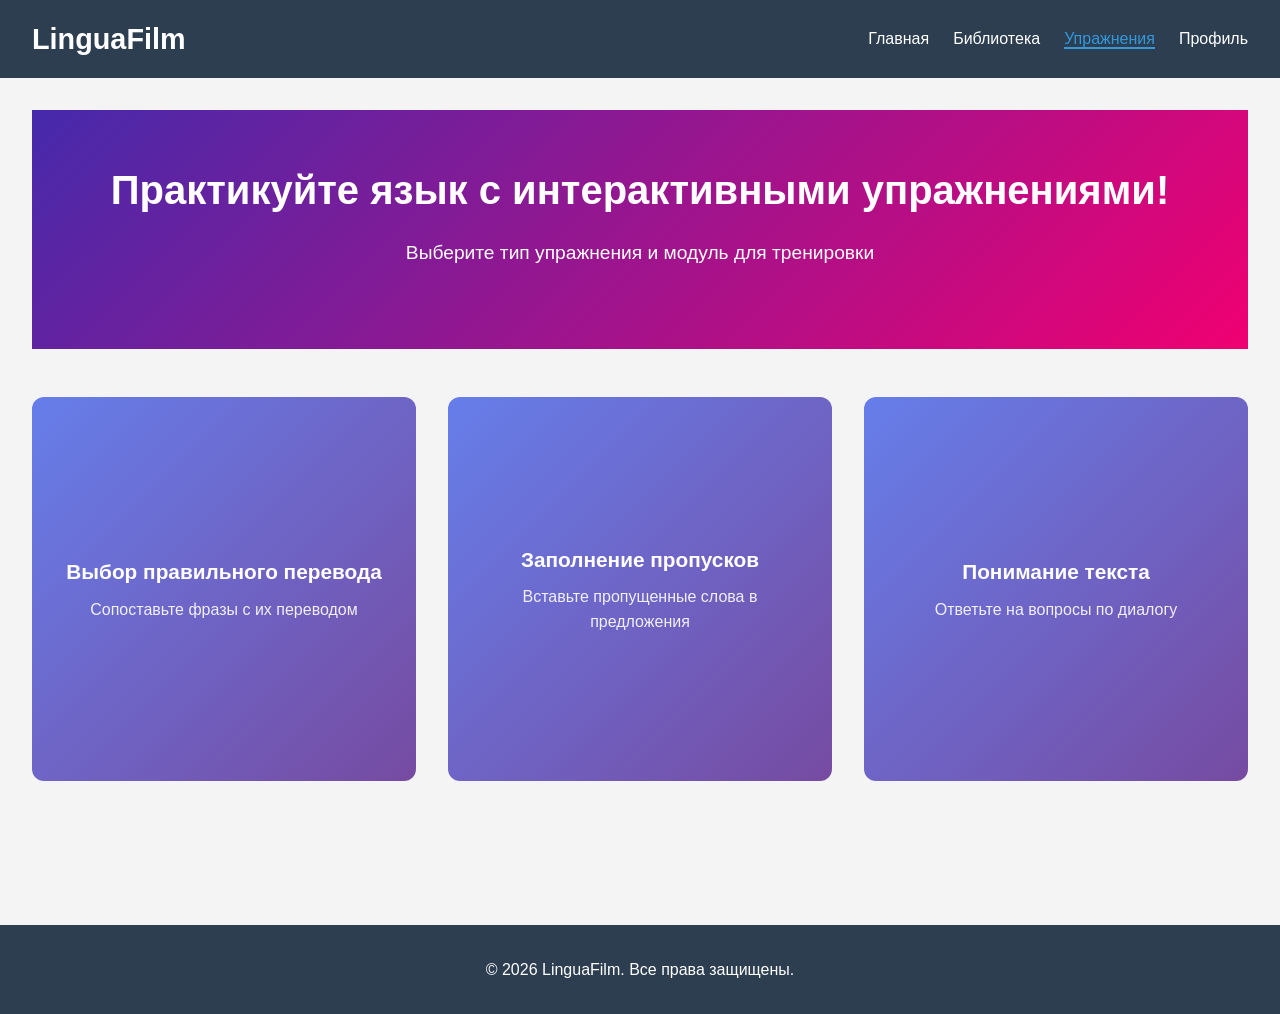
==== exercises.html @ 3a845fcd "Add files via upload" ====
<!DOCTYPE html>
<html lang="ru">
<head>
    <meta charset="UTF-8">
    <meta name="viewport" content="width=device-width, initial-scale=1.0">
    <title>LinguaFilm — Упражнения</title>
    <link rel="apple-touch-icon" sizes="180x180" href="favicon_io/apple-touch-icon.png">
    <link rel="icon" type="image/png" sizes="32x32" href="favicon_io/favicon-32x32.png">
    <link rel="icon" type="image/png" sizes="16x16" href="favicon_io/favicon-16x16.png">
    <link rel="manifest" href="favicon_io/site.webmanifest">
    <link rel="stylesheet" href="styles.css">
</head>
<body>
    <header class="header">
        <a href="index.html" class="logo">LinguaFilm</a>
        <nav class="nav">
            <ul>
                <li><a href="index.html">Главная</a></li>
                <li><a href="library.html">Библиотека</a></li>
                <li><a href="exercises.html" class="active">Упражнения</a></li>
                <li><a href="profile.html">Профиль</a></li>
            </ul>
        </nav>
    </header>

    <main class="main">
        <section id="home" class="hero">
            <h1>Практикуйте язык с интерактивными упражнениями!</h1>
            <p>Выберите тип упражнения и модуль для тренировки</p>
        </section>

        <section class="exercises-grid">
            <div class="exercise-tile" data-type="translation">
                <div class="tile-content">
                    <h3>Выбор правильного перевода</h3>
                    <p>Сопоставьте фразы с их переводом</p>
                </div>
            </div>

            <div class="exercise-tile" data-type="fill">
                <div class="tile-content">
            <h3>Заполнение пропусков</h3>
            <p>Вставьте пропущенные слова в предложения</p>
                </div>
            </div>

            <div class="exercise-tile" data-type="comprehension">
                <div class="tile-content">
            <h3>Понимание текста</h3>
            <p>Ответьте на вопросы по диалогу</p>
                </div>
            </div>
        </section>
    </main>

    <!-- Модальное окно упражнений -->
<div id="exerciseModal" class="modal hidden">
    <div class="modal-content">
        <!-- Кнопка закрытия (крестик) -->
        <span class="close" id="closeExercise">&times;</span>
        
        <!-- НОВАЯ КНОПКА: Возврат к выбору модулей -->
        <button id="backToModules" class="hidden" title="Выбрать другой модуль">← Назад к модулям</button>

        <h2 id="exerciseTitle"></h2>

        <!-- Блок выбора модуля -->
        <div id="moduleSelection" class="module-selection">
            <h3>Выберите модуль:</h3>
            <div id="moduleButtons" class="module-buttons"></div>
        </div>

        <!-- Контент упражнений -->
        <div id="exerciseContent" class="exercise-content hidden">
            <div id="currentExercise"></div>
            <button id="nextExercise" class="btn btn-primary hidden">Следующее упражнение</button>
            <button id="finishExercise" class="btn btn-success hidden">Завершить</button>
        </div>
    </div>
</div>


    <footer class="footer">
        <p>&copy; 2026 LinguaFilm. Все права защищены.</p>
    </footer>

    <script src="script_exercises.js"></script>
</body>
</html>
---- styles.css ----
/* Базовые стили */
* {
    margin: 0;
    padding: 0;
    box-sizing: border-box;
}

body {
    min-height: 100vh;
    display: grid;
    grid-template-rows: auto 1fr auto;
    font-family: 'Segoe UI', Tahoma, Geneva, Verdana, sans-serif;
    line-height: 1.6;
    color: #333;
    background-color: #f4f4f4;
}

/* Шапка */
.header {
    background-color: #2c3e50;
    color: white;
    display: flex;
    justify-content: space-between;
    align-items: center;
    padding: 1rem 2rem;
}

.logo {
    font-size: 1.8rem;
    font-weight: bold;
    text-decoration: none;
    color: inherit;
    display: inline-block;
}

.nav ul {
    list-style: none;
    display: flex;
    gap: 1.5rem;
}

.nav a {
    color: white;
    text-decoration: none;
    font-weight: 500;
}

.nav a.active {
    color: #3498db;
    border-bottom: 2px solid #3498db;
}

/* Основной контент */
.main {
    padding: 2rem;
}
.modules-grid{
    max-width: 1200px;
    margin-left: auto;
    margin-right: auto;
}

/* Герой‑секция */
.hero {
    text-align: center;
    padding: 3rem 0;
    background: linear-gradient(135deg, #452aab 0%, #f00071 100%);
    color: white;
    margin-bottom: 3rem;
}

.hero h1 {
    font-size: 2.5rem;
    margin-bottom: 1rem;
}

.hero p {
    font-size: 1.2rem;
    margin-bottom: 2rem;
}
/* Герой‑секция library */
.hero_library {
    display: flex;                    
    flex-direction: column;           
    justify-content: center;         
    align-items: center;             
    padding: 0;                       
    background: linear-gradient(135deg, #452aab 0%, #f00071 100%);
    color: white;
    margin-bottom: 3rem;
    border-radius: 15px;
}

.hero_library h1 {
    font-size: 2.5rem;
    margin-bottom: 1rem;
}

.hero_library p {
    font-size: 1.2rem;
    margin-top: 2rem;
    margin-bottom: 2rem;
    text-align: center;    
}


#startButton {
    padding: 0.8rem 2rem;
    background-color: #e74c3c;
    color: white;
    border: none;
    border-radius: 5px;
    cursor: pointer;
    font-size: 1rem;
}

/* Сетка модулей "змейкой" */
.modules-grid {
    display: grid;
    grid-template-columns: repeat(2, 1fr);
    gap: 2rem;
    margin-bottom: 4rem;
}

/* Стили для квадратиков модулей */
.module-tile {
    aspect-ratio: 2 / 1;
    background: linear-gradient(135deg, #667eea 0%, #764ba1 100%);
    border-radius: 12px;
    cursor: pointer;
    transition: transform 0.3s, box-shadow 0.3s;
    display: flex;
    align-items: center;
    justify-content: center;
    overflow: hidden;
    position: relative;
}

.module-tile:hover {
    transform: translateY(-5px);
    box-shadow: 0 10px 25px rgba(0, 0, 0, 0.1);
}

.tile-content {
    text-align: center;
    color: white;
    padding: 2rem;
    z-index: 1;
}

.tile-content h3 {
    font-size: 1.3rem;
    margin-bottom: 0.5rem;
}

.tile-content p {
    font-size: 1rem;
    opacity: 0.9;
}

/* Библиотека клипов */
.library {
    margin-top: 3rem;
}

.filter {
    display: flex;
    gap: 1rem;
    margin-bottom: 2rem;
    flex-wrap: wrap;
}

.filter label {
    font-weight: 600;
}

.clips {
    display: grid;
    grid-template-columns: repeat(auto-fit, minmax(280px, 1fr));
    gap: 1.5rem;
}

.clip-card {
    background-color: white;
    border-radius: 8px;
    overflow: hidden;
    box-shadow: 0 4px 6px rgba(0, 0, 0, 0.1);
    cursor: pointer;
}

.clip-card img {
    width: 100%;
    height: 160px;
    object-fit: cover;
}

.clip-card .info {
    padding: 1rem;
}

.clip-card h4 {
    margin-bottom: 0.5rem;
    font-size: 1.1rem;
}

.clip-card p {
    color: #777;
    font-size: 0.9rem;
}

/* Модальное окно и плеер */
.modal, .player {
    position: fixed;
    top: 0;
    left: 0;
    width: 100%;
    height: 100%;
    background-color: rgba(0, 0, 0, 0.8);
    z-index: 1000;
    align-items: center;
    justify-content: center;
}

.hidden {
    display: none;
}

.modal.active, .player.active {
    display: flex;
}

.modal-content, .player {
    position: fixed;
    top: 50%;
    left: 50%;
    transform: translate(-50%, -50%);
    background-color: white;
    width: 90%;
    max-width: 800px;
    border-radius: 12px;
    box-shadow: 0 10px 30px rgba(0, 0, 0, 0.3);
    padding: 2rem;
    z-index: 1000;
    max-height: 90vh;
    overflow-y: auto;
}

/* Блокировка прокрутки основного сайта */
body.modal-open {
    overflow: hidden; /* Блокируем прокрутку body */
    height: 100vh; /* Фиксируем высоту body */
}

.player {
    transform: translate(-50%, -50%);
    top: 50%;
    left: 50%;
    box-shadow: 0 10px 30px rgba(0, 0, 0, 0.3);
    padding: 2rem;
}

/* Кнопка закрытия */
.close, #closePlayer {
    position: absolute;
    right: 1rem;
    top: 1rem;
    font-size: 2rem;
    cursor: pointer;
    color: #999;
    z-index: 2;
}

.close:hover, #closePlayer:hover {
    color: #333;
}

#closePlayer {
    margin-top: 1.5rem;
    padding: 0.7rem 1.5rem;
    background-color: #bdc3c7;
    border: none;
    border-radius: 5px;
    cursor: pointer;
    position: static;
    transform: none;
    top: auto;
    right: auto;
}

/* Заголовок урока в модальном окне */
#lessonTitle {
    margin-bottom: 1.5rem;
    color: #2c3e50;
    text-align: center;
}

/* Видео в модальном окне и плеере */
#clipVideo {
    width: 100%;
    border-radius: 8px;
    margin-bottom: 1.5rem;
}

.video-container {
    margin-bottom: 2rem;
}

/* Стили для списка фраз */
.phrases-list, .transcript {
    margin-top: 1.5rem;
}

.phrases-list h4, .transcript h3 {
    margin-bottom: 1rem;
    color: #2c3e50;
    text-align: center;
}

#transcriptList {
    list-style-type: none;
}

#transcriptList li {
    padding: 0.75rem 1rem;
    margin-bottom: 0.5rem;
    background: #f8f9fa;
    border-left: 4px solid #667eea;
    border-radius: 4px;
}

#transcriptList .original, #transcriptList .translation {
    display: block;
}

.original {
    font-weight: 600;
    color: #333;
}

.translation {
    color: #666;
    font-style: italic;
}

/* Стили для страницы профиля */
.profile-wrapper {
    max-width: 600px;
    margin: 2rem auto;
    text-align: center;
    padding: 2rem;
}

.profile h1 {
    color: #2c3e50;
    font-size: 2.5rem;
    margin-bottom: 1.5rem;
    text-align: center;
}

.profile-content {
    background: white;
    border-radius: 12px;
    box-shadow: 0 4px 20px rgba(0, 0, 0, 0.1);
    padding: 2rem;
    margin: 0 auto;
}

.user-info h2 {
    color: #333;
    font-size: 1.8rem;
    margin-bottom: 1rem;
}

.user-info p {
    color: #666;
    font-size: 1.1rem;
    line-height: 1.6;
    margin-bottom: 2rem;
}

/* Стили для уведомления о регистрации */
.registration-notice {
    background: #fff8e1;
    border-left: 4px solid #ffc107;
    padding: 1.5rem;
    border-radius: 8px;
    margin: 2rem 0;
}

.registration-notice h3 {
    color: #f39c12;
    margin-bottom: 0.5rem;
}

.registration-notice p {
    color: #555;
    line-height: 1.5;
}

/* Стили для статистики */
.progress-stats h3 {
    color: #2c3e50;
    text-align: center;
    margin-bottom: 1.5rem;
    font-size: 1.5rem;
}

.stats-grid {
    display: grid;
    grid-template-columns: 1fr;
    gap: 1rem;
}

.stat-item {
    display: flex;
    justify-content: space-between;
    align-items: center;
    padding: 0.8rem 1rem;
    background: #f8f9fa;
    border-radius: 8px;
    border: 1px solid #e9ecef;
}

.stat-label {
    font-weight: 500;
    color: #495057;
}

.stat-value {
    font-weight: bold;
    color: #2c3e50;
    font-size: 1.2rem;
}


/* доп стили для упр*/
/* Стили для упражнений */
.exercises-grid {
    display: grid;
    grid-template-columns: repeat(auto-fit, minmax(300px, 1fr));
    gap: 2rem;
    margin-bottom: 4rem;
}

.exercise-tile {
    aspect-ratio: 1 / 1;
    background: linear-gradient(135deg, #667eea 0%, #764ba1 100%);
    border-radius: 12px;
    cursor: pointer;
    transition: transform 0.3s, box-shadow 0.3s;
    display: flex;
    align-items: center;
    justify-content: center;
    overflow: hidden;
    position: relative;
}

.exercise-tile:hover {
    transform: translateY(-5px);
    box-shadow: 0 10px 25px rgba(0, 0, 0, 0.1);
}

.module-buttons {
    display: flex;
    flex-wrap: wrap;
    gap: 1rem;
    margin-top: 1rem;
}

.btn-module {
    padding: 0.8rem 1.5rem;
    background-color: #3498db;
    color: white;
    border: none;
    border-radius: 5px;
    cursor: pointer;
    font-size: 1rem;
    transition: background-color 0.3s;
}

.btn-module:hover {
    background-color: #2980b9;
}

.options {
    margin: 1rem 0;
}

/* Кнопка "Назад" в модальном окне */
#backToModules {
    position: absolute;
    left: 1rem;
    top: 1rem;
    background: transparent;
    border: none;
    color: #999;
    font-size: 1.5rem;
    cursor: pointer;
    padding: 0.2rem 0.5rem;
    z-index: 10;
    transition: color 0.2s;
}

#backToModules:hover {
    color: #333;
}

/* Скрываем кнопку закрытия (крестик) при активном выборе упражнения, 
   чтобы не было двух кнопок выхода */
#closeExercise.hidden-close {
    display: none;
}






/* Футер */
.footer {
    margin-top: 3rem;
    grid-row: 3;
    text-align: center;
    padding: 2rem;
    background-color: #2c3e50;
    color: white;
}

/* Адаптивность для планшетов */
@media (max-width: 768px) {
    .modules-grid {
        grid-template-columns: 1fr;
        gap: 1.5rem;
    }

    .modal-content, .player {
        width: 95%;
        padding: 1.5rem;
    }

    .hero h1 {
        font-size: 2rem;
    }

    .header, .filter {
        flex-direction: column;
        align-items: center;
        text-align: center;
    }

    .nav ul {
        margin-top: 1rem;
        gap: 1rem;
    }

    .profile-wrapper {
        padding: 1rem;
        margin: 1rem auto;
    }

    .profile h1 {
        font-size: 2rem;
    }

    .profile-content {
        padding: 1.5rem;
    }

    .tile-content h3 {
        font-size: 1.1rem;
    }

    .tile-content p {
        font-size: 0.9rem;
    }

    #lessonTitle {
        font-size: 1.4rem;
    }
}

/* Адаптивность для мобильных устройств */
@media (max-width: 480px) {
    .header {
        padding: 0.75rem 3%;
        flex-direction: column;
        gap: 0.5rem;
    }

    .nav ul {
        gap: 1rem;
    }

    .tile-content h3 {
        font-size: 1.1rem;
    }

    .tile-content p {
        font-size: 0.9rem;
    }

    #lessonTitle {
        font-size: 1.4rem;
    }
}
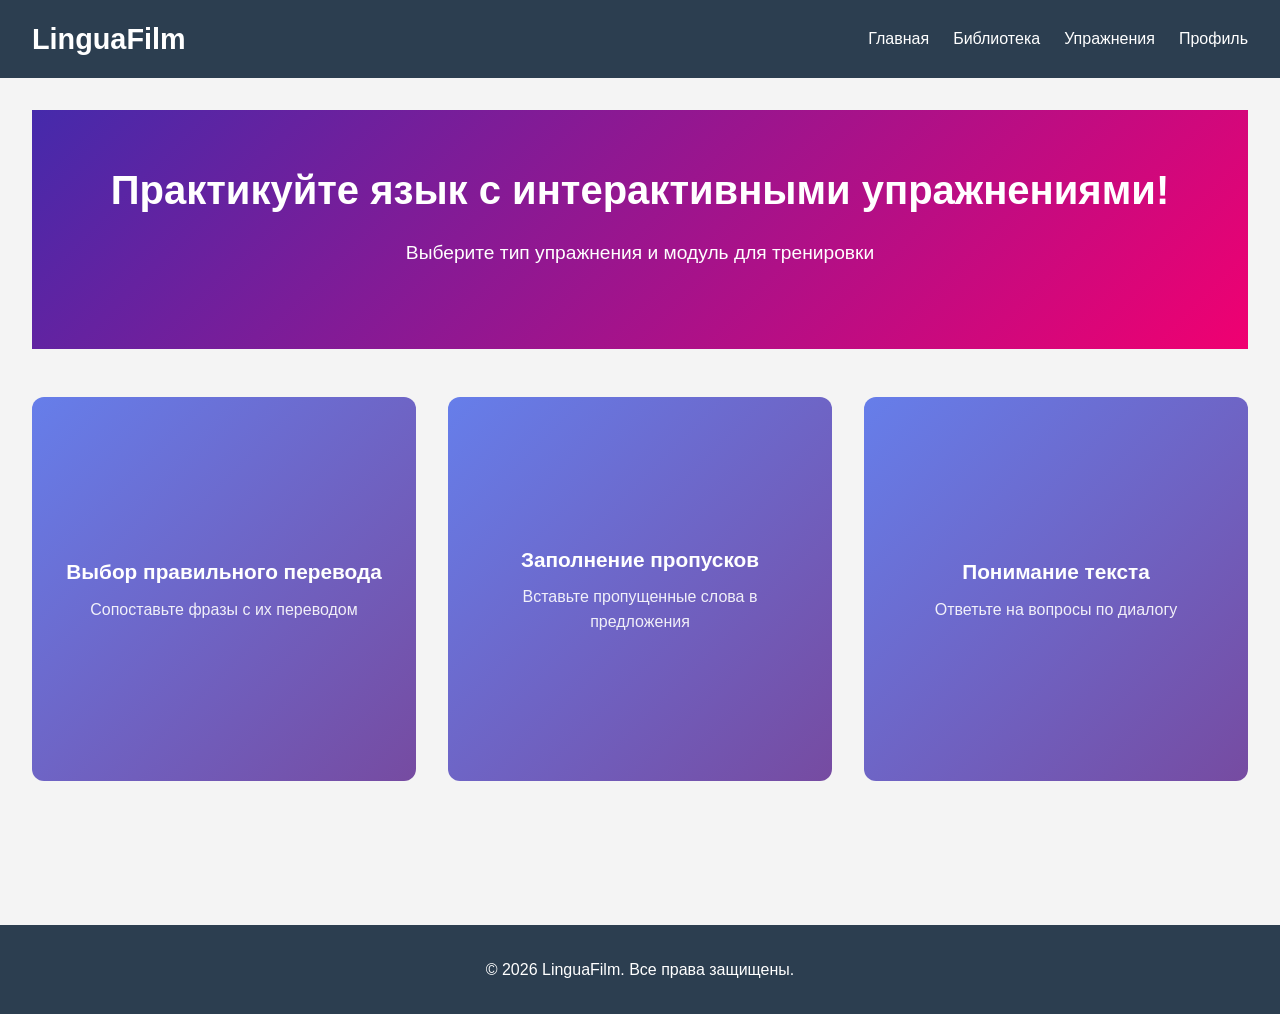
==== commit 2eb2d87c: "Add files via upload" ====
--- a/exercises.html
+++ b/exercises.html
@@ -17,7 +17,7 @@
             <ul>
                 <li><a href="index.html">Главная</a></li>
                 <li><a href="library.html">Библиотека</a></li>
-                <li><a href="exercises.html" class="active">Упражнения</a></li>
+                <li><a href="exercises.html">Упражнения</a></li>
                 <li><a href="profile.html">Профиль</a></li>
             </ul>
         </nav>
@@ -60,7 +60,7 @@
         <span class="close" id="closeExercise">&times;</span>
         
         <!-- НОВАЯ КНОПКА: Возврат к выбору модулей -->
-        <button id="backToModules" class="hidden" title="Выбрать другой модуль">← Назад к модулям</button>
+         <button id="backToModules" class="btn-back hidden">← Назад к модулям</button>
 
         <h2 id="exerciseTitle"></h2>
 
--- a/styles.css
+++ b/styles.css
@@ -220,17 +220,20 @@
     z-index: 1000;
     align-items: center;
     justify-content: center;
-}
+    display: flex; 
+}
+
 
 .hidden {
     display: none;
 }
 
-.modal.active, .player.active {
-    display: flex;
-}
-
-.modal-content, .player {
+
+/* .modal.active, .player.active {
+    display: flex;
+} */
+
+.modal-content {
     position: fixed;
     top: 50%;
     left: 50%;
@@ -241,10 +244,43 @@
     border-radius: 12px;
     box-shadow: 0 10px 30px rgba(0, 0, 0, 0.3);
     padding: 2rem;
-    z-index: 1000;
+    z-index: 1001; /* УВЕЛИЧИТЬ на 1 относительно фона (.modal) */
     max-height: 90vh;
     overflow-y: auto;
-}
+    opacity: 0; /* Начальное состояние — невидимо */
+    transform: translate(-50%, calc(-50% + 20px)); /* Слегка смещено вниз */
+    transition: all 0.3s ease; /* Плавная анимация */
+}
+
+.modal-header {
+    display: flex;
+    flex-direction: column;
+    gap: 15px; /* Расстояние между кнопкой и заголовком */
+    align-items: flex-start;
+    width: 100%;
+    margin-bottom: 20px; /* Отступ от остального контента */
+}
+
+.btn-back {
+    position: relative;
+    /* остальные стили кнопки */
+}
+
+
+/* Эффект появления: когда у modal НЕТ класса hidden, контент плавно появляется */
+.modal:not(.hidden) .modal-content {
+    opacity: 1;
+    transform: translate(-50%, -50%); /* Возвращается в центр */
+}
+
+.player {
+    transform: translate(-50%, -50%);
+    top: 50%;
+    left: 50%;
+    box-shadow: 0 10px 30px rgba(0, 0, 0, 0.3);
+    padding: 2rem;
+}
+
 
 /* Блокировка прокрутки основного сайта */
 body.modal-open {
@@ -287,6 +323,40 @@
     top: auto;
     right: auto;
 }
+
+
+.btn-back {
+    position: relative; /* Вместо absolute/fixed */
+    display: inline-flex;
+    align-items: center;
+    justify-content: center;
+    gap: 8px;
+    background: #6200ee;
+    color: white;
+    border: none;
+    padding: 12px 24px;
+    border-radius: 8px;
+    font-size: 16px;
+    cursor: pointer;
+    z-index: 10; /* Выше основного контента, но ниже крестика */
+    margin-bottom: 20px; /* Отступ снизу от кнопки */
+}
+
+.btn-back:hover {
+    background: #3700b3;
+}
+
+/* Скрываем кнопку по умолчанию */
+.btn-back.hidden {
+    display: none;
+}
+
+/* Отступ для заголовка после кнопки */
+.exercise-title {
+    margin-top: 0; /* Убираем стандартный отступ h2 */
+    padding-top: 10px; /* Небольшой отступ от кнопки */
+}
+
 
 /* Заголовок урока в модальном окне */
 #lessonTitle {
